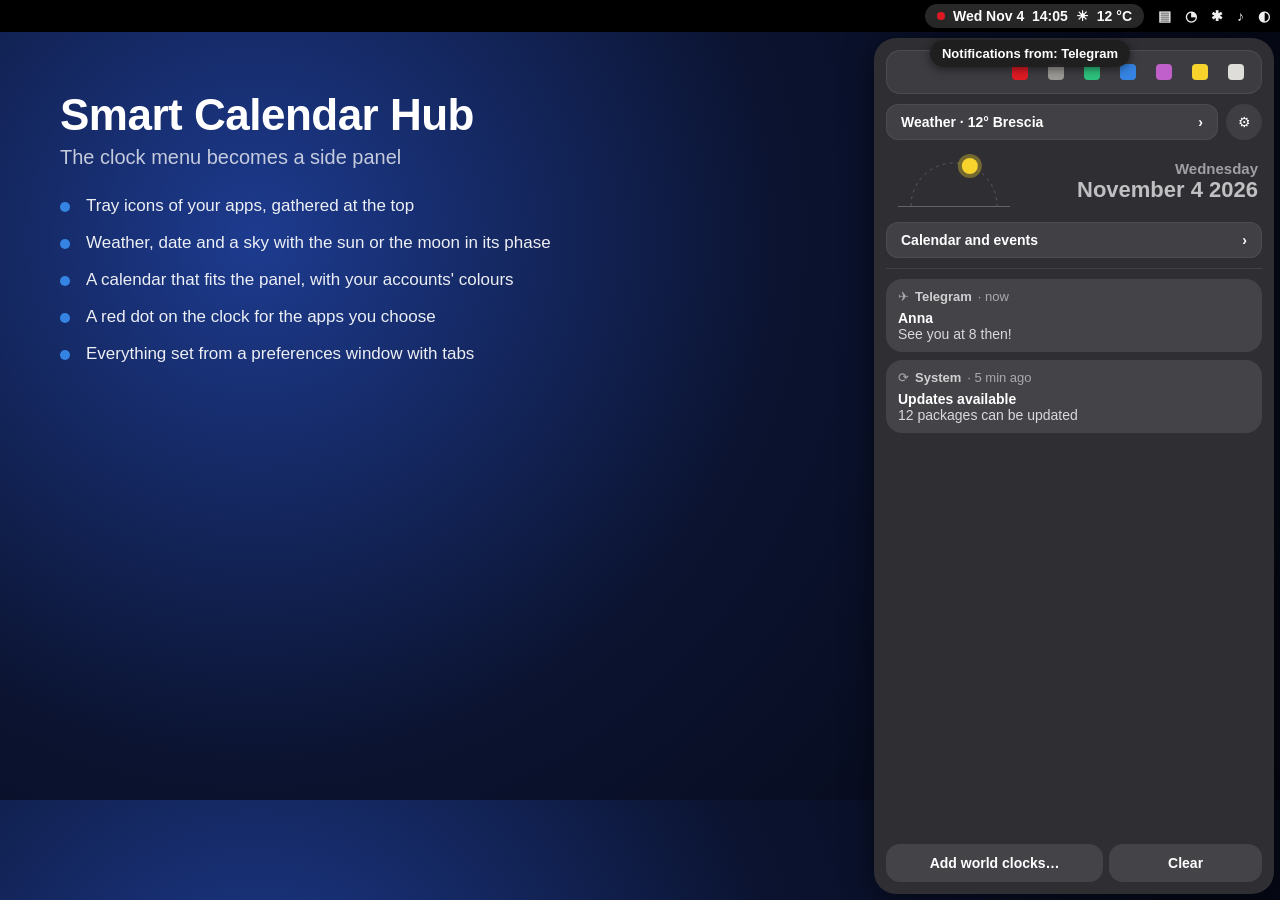
==== screenshots/mockup.html @ 953cd161 "Immagini in inglese per extensions.gnome.org e README screenshots/mockup.html ricostruisce pannello," ====
<!doctype html>
<!-- SPDX-License-Identifier: GPL-2.0-or-later -->
<!-- Mockups of Smart Calendar Hub (English) used for the screenshots.
     Render one scene with: mockup.html#overview | #calendar | #night | #prefs -->
<html lang="en">
<head>
<meta charset="utf-8">
<title>Smart Calendar Hub mockups</title>
<style>
  :root {
    --accent: #3584e4;
    --panel: #2e2e33;
    --card: rgba(255, 255, 255, 0.07);
    --line: rgba(255, 255, 255, 0.09);
    --dim: rgba(255, 255, 255, 0.55);
    --text: #ffffff;
  }
  * { box-sizing: border-box; }
  html, body { margin: 0; width: 1280px; height: 800px; overflow: hidden; }
  body {
    font-family: "Adwaita Sans", "Cantarell", sans-serif;
    color: var(--text);
    font-size: 14px;
    background: radial-gradient(circle at 20% 30%, #1d3b8f 0%, #0b1330 45%, #04060f 100%);
  }
  .scene { display: none; position: absolute; inset: 0; }
  .scene.on { display: block; }

  .topbar { position: absolute; top: 0; left: 0; right: 0; height: 32px; background: #000;
    display: flex; align-items: center; justify-content: flex-end; padding: 0 10px; gap: 14px; font-weight: 700; }
  .clock { background: rgba(255,255,255,0.16); border-radius: 99px; padding: 4px 12px; display: flex; align-items: center; gap: 8px; }
  .reddot { width: 8px; height: 8px; border-radius: 50%; background: #e01b24; }
  .sysicons { display: flex; gap: 14px; opacity: .95; }

  .panel { position: absolute; top: 38px; right: 6px; width: 400px; bottom: 6px; background: var(--panel);
    border-radius: 22px; padding: 12px; display: flex; flex-direction: column; gap: 10px;
    box-shadow: 0 6px 30px rgba(0,0,0,.5); }
  .tray { background: var(--card); border: 1px solid rgba(255,255,255,.08); border-radius: 14px;
    padding: 6px 10px; display: flex; justify-content: flex-end; gap: 6px; }
  .tray span { width: 30px; height: 30px; border-radius: 8px; display: flex; align-items: center; justify-content: center; }
  .tray span i { width: 16px; height: 16px; border-radius: 4px; display: block; }
  .row { display: flex; gap: 8px; align-items: center; }
  .row .expander { flex: 1; }
  .expander { flex: 0 0 auto; background: rgba(255,255,255,.09); border: 1px solid rgba(255,255,255,.06);
    border-radius: 12px; padding: 9px 14px; font-weight: 700; display: flex; justify-content: space-between; }
  .gear { width: 36px; height: 36px; border-radius: 50%; background: rgba(255,255,255,.08);
    display: flex; align-items: center; justify-content: center; }
  .daterow { display: flex; align-items: center; gap: 8px; padding: 0 4px 0 8px; }
  .date { flex: 1; text-align: right; }
  .date .d1 { color: var(--dim); font-weight: 700; font-size: 15px; }
  .date .d2 { color: rgba(255,255,255,.7); font-weight: 700; font-size: 22px; }
  .notif { background: rgba(255,255,255,.1); border-radius: 16px; padding: 10px 12px; }
  .notif .h { color: var(--dim); font-size: 13px; display: flex; gap: 6px; align-items: center; }
  .notif .h b { color: rgba(255,255,255,.75); }
  .notif .t { font-weight: 700; margin-top: 6px; }
  .notif .b { color: rgba(255,255,255,.8); }
  .notifs { flex: 1; border-top: 1px solid var(--line); padding-top: 10px; display: flex; flex-direction: column; gap: 8px; }
  .bottom { display: flex; gap: 6px; }
  .btn { background: rgba(255,255,255,.1); border-radius: 14px; padding: 11px 12px; font-weight: 700; text-align: center; }
  .btn.accent { background: var(--accent); }

  .card { background: rgba(255,255,255,.06); border-radius: 14px; padding: 10px 12px; }
  .calhead { display: flex; align-items: center; gap: 6px; margin-bottom: 6px; }
  .calhead .m { font-size: 17px; font-weight: 700; }
  .calhead .y { font-size: 17px; color: var(--dim); flex: 1; }
  .arrow { width: 30px; height: 30px; border-radius: 50%; border: 1px solid rgba(255,255,255,.12);
    display: flex; align-items: center; justify-content: center; color: rgba(255,255,255,.75); }
  .grid { display: grid; grid-template-columns: repeat(7, 48px); justify-content: center; }
  .wd { text-align: center; font-size: 11px; color: rgba(255,255,255,.45); padding: 2px 0; }
  .day { width: 48px; height: 35px; border-radius: 50%; display: flex; flex-direction: column;
    align-items: center; justify-content: center; font-size: 15px; }
  .day.o { color: rgba(255,255,255,.3); }
  .day.we { color: rgba(255,255,255,.7); }
  .day.t { background: var(--accent); font-weight: 700; width: 35px; margin: 0 6px; }
  .day.s { box-shadow: inset 0 0 0 2px var(--accent); width: 35px; margin: 0 6px; }
  .dots { display: flex; gap: 2px; height: 4px; margin-top: 2px; }
  .dots i { width: 4px; height: 4px; border-radius: 50%; display: block; }
  .agenda .title { display: flex; gap: 8px; align-items: baseline; margin-bottom: 4px; }
  .agenda .title span { font-size: 12px; color: rgba(255,255,255,.45); }
  .ev { display: flex; gap: 8px; align-items: center; padding: 6px 4px; border-top: 1px solid rgba(255,255,255,.08); }
  .ev .bar { width: 3px; height: 17px; border-radius: 2px; }
  .ev .time { width: 44px; font-size: 12px; color: rgba(255,255,255,.65); }
  .ev .ad { font-size: 12px; color: rgba(255,255,255,.65); }
  .ev .tt { font-weight: 600; flex: 1; white-space: nowrap; overflow: hidden; text-overflow: ellipsis; }
  .sub { font-size: 12px; color: rgba(255,255,255,.6); margin: 8px 0 2px; }

  .tip { position: absolute; top: 40px; right: 150px; z-index: 10; box-shadow: 0 2px 10px rgba(0,0,0,.5); background: rgba(30,30,30,.95); border-radius: 99px;
    padding: 6px 12px; font-size: 13px; font-weight: 600; }

  .weather { background: var(--card); border-radius: 14px; padding: 10px 14px; }
  .weather .wh { display: flex; justify-content: space-between; color: var(--dim); font-weight: 700; }
  .weather .fc { display: flex; justify-content: space-between; margin-top: 8px; text-align: center; font-size: 13px; }
  .weather .fc div b { display: block; font-size: 15px; margin-top: 4px; }

  .caption { position: absolute; left: 60px; top: 90px; width: 560px; }
  .caption h1 { font-size: 44px; margin: 0 0 6px; font-weight: 800; letter-spacing: -0.5px; }
  .caption h2 { font-size: 20px; margin: 0 0 26px; color: rgba(255,255,255,.75); font-weight: 500; }
  .caption ul { margin: 0; padding: 0; list-style: none; display: flex; flex-direction: column; gap: 14px; }
  .caption li { font-size: 17px; line-height: 1.35; padding-left: 26px; position: relative; color: rgba(255,255,255,.92); }
  .caption li::before { content: ""; position: absolute; left: 0; top: 7px; width: 10px; height: 10px;
    border-radius: 50%; background: var(--accent); }

  .win { position: absolute; left: 40px; top: 60px; width: 530px; height: 680px; background: #222226;
    border-radius: 14px; box-shadow: 0 10px 40px rgba(0,0,0,.6); overflow: hidden; }
  .tabs { display: flex; justify-content: center; gap: 6px; padding: 10px; }
  .tab { padding: 6px 14px; border-radius: 8px; font-weight: 700; color: rgba(255,255,255,.85); }
  .tab.on { background: rgba(255,255,255,.12); }
  .wbody { padding: 10px 36px; }
  .gt { font-weight: 700; margin: 14px 0 4px; }
  .gd { color: var(--dim); font-size: 13px; margin-bottom: 8px; }
  .list { background: #303034; border-radius: 12px; overflow: hidden; }
  .li { display: flex; align-items: center; gap: 12px; padding: 11px 14px; border-top: 1px solid rgba(0,0,0,.25); }
  .li:first-child { border-top: 0; }
  .li .tx { flex: 1; }
  .li .tx small { display: block; color: var(--dim); font-size: 12px; }
  .sw { width: 42px; height: 24px; border-radius: 99px; background: #3a944a; position: relative; }
  .sw::after { content: ""; position: absolute; right: 3px; top: 3px; width: 18px; height: 18px; border-radius: 50%; background: #fff; }
  .sw.off { background: rgba(255,255,255,.2); }
  .sw.off::after { left: 3px; right: auto; }
  .radio { width: 18px; height: 18px; border-radius: 50%; border: 2px solid rgba(255,255,255,.4); }
  .radio.on { border: 5px solid #3a944a; background: #fff; }
  .chev { color: var(--dim); }
</style>
</head>
<body>

<section class="scene" id="overview">
  <div class="caption">
    <h1>Smart Calendar Hub</h1>
    <h2>The clock menu becomes a side panel</h2>
    <ul>
      <li>Tray icons of your apps, gathered at the top</li>
      <li>Weather, date and a sky with the sun or the moon in its phase</li>
      <li>A calendar that fits the panel, with your accounts' colours</li>
      <li>A red dot on the clock for the apps you choose</li>
      <li>Everything set from a preferences window with tabs</li>
    </ul>
  </div>
  <div class="topbar">
    <div class="clock"><span class="reddot"></span>Wed Nov 4&nbsp;&nbsp;14:05 <span>☀</span> 12 °C</div>
    <div class="sysicons"><span>▤</span><span>◔</span><span>✱</span><span>♪</span><span>◐</span></div>
  </div>
  <div class="tip">Notifications from: Telegram</div>
  <div class="panel" id="p-overview"></div>
</section>

<section class="scene" id="calendar">
  <div class="caption">
    <h1>Your calendar, at a glance</h1>
    <h2>Opening the calendar hides the notifications</h2>
    <ul>
      <li>Square day cells sized to the panel width</li>
      <li>One dot per calendar with events, in its real colour</li>
      <li>The day's agenda, one line per event (and tomorrow's)</li>
      <li>Click an event to open it in GNOME Calendar</li>
      <li>"New event" opens GNOME Calendar's new event window</li>
    </ul>
  </div>
  <div class="topbar">
    <div class="clock">Wed Nov 4&nbsp;&nbsp;14:05 <span>☀</span> 12 °C</div>
    <div class="sysicons"><span>▤</span><span>◔</span><span>✱</span><span>♪</span><span>◐</span></div>
  </div>
  <div class="panel" id="p-calendar"></div>
</section>

<section class="scene" id="night">
  <div class="caption">
    <h1>Day and night</h1>
    <h2>The sky next to the date follows the hours</h2>
    <ul>
      <li>The sun travels from real sunrise to sunset</li>
      <li>At night the moon takes its place, drawn in its phase</li>
      <li>A short rise animation every time the panel opens</li>
      <li>Weather collapsed by default, it stays as you leave it</li>
    </ul>
  </div>
  <div class="topbar">
    <div class="clock">Wed Nov 4&nbsp;&nbsp;21:05 <span>☾</span> 10 °C</div>
    <div class="sysicons"><span>▤</span><span>◔</span><span>✱</span><span>♪</span><span>◐</span></div>
  </div>
  <div class="panel" id="p-night"></div>
</section>

<section class="scene" id="prefs">
  <div class="win">
    <div class="tabs">
      <span class="tab">▣ Panel</span><span class="tab">⁙ Tray</span>
      <span class="tab on">▤ Calendars</span><span class="tab">◉ Notifications</span>
    </div>
    <div class="wbody">
      <div class="gt">Calendars shown</div>
      <div class="gd">Choose which calendars appear in the panel and in GNOME Calendar. This does not change your online accounts.</div>
      <div class="list" id="cal-list"></div>
    </div>
  </div>
  <div class="win" style="left: 610px; top: 120px; width: 630px; height: 620px;">
    <div class="tabs">
      <span class="tab on">▣ Panel</span><span class="tab">⁙ Tray</span>
      <span class="tab">▤ Calendars</span><span class="tab">◉ Notifications</span>
    </div>
    <div class="wbody">
      <div class="gt">Position</div>
      <div class="gd">Where the side panel opens and where the clock sits in the top bar.</div>
      <div class="list">
        <div class="li"><div class="tx">Panel side<small>Right edge of the screen</small></div><span class="chev">⌃</span></div>
        <div class="li"><span class="radio on"></span><div class="tx">Right edge of the screen</div></div>
        <div class="li"><span class="radio"></span><div class="tx">Left edge of the screen</div></div>
        <div class="li"><span class="radio"></span><div class="tx">Under the clock button</div></div>
        <div class="li"><div class="tx">Clock in the top bar<small>Right, between tray icons and system menu</small></div><span class="chev">⌄</span></div>
      </div>
      <div class="gt">Sky</div>
      <div class="gd">Next to the date. The two options can be used separately or together.</div>
      <div class="list">
        <div class="li"><div class="tx">Sun and moon of the day<small>The sun moves along an arc from sunrise to sunset, then the moon</small></div><span class="sw"></span></div>
        <div class="li"><div class="tx">Moon phase<small>The moon is drawn in its real phase</small></div><span class="sw"></span></div>
      </div>
    </div>
  </div>
</section>

<script>
const TRAY = ['#e01b24', '#9a9996', '#2ec27e', '#3584e4', '#c061cb', '#f6d32d', '#deddda'];
const CALS = [
  ['Family', '#fa573c', 'work@example.com, home@example.com'],
  ['Kids', '#ff7537', 'home@example.com'],
  ['Office deadlines', '#cca6ac', 'work@example.com'],
  ['Holidays', '#42d692', 'work@example.com, home@example.com'],
  ['Sports club', '#fbe983', 'home@example.com', true],
  ['Personal', '#62a0ea', ''],
  ['Birthdays & Anniversaries', '#ffbe6f', ''],
];

function sky(mode) {
  const w = 120, h = 62, base = h - 6, r = Math.min(w / 2 - 13, base - 13), cx = w / 2;
  const along = mode === 'sun' ? 0.62 : 0.3;
  const a = Math.PI * (1 + along);
  const x = cx + r * Math.cos(a), y = base + r * Math.sin(a);
  let body;
  if (mode === 'sun') {
    body = `<circle cx="${x}" cy="${y}" r="12" fill="#f6d32d" fill-opacity=".35"/><circle cx="${x}" cy="${y}" r="8" fill="#f6d32d"/>`;
  } else {
    const k = Math.cos(2 * Math.PI * 0.83), rr = 8;
    let d = '';
    for (let i = 0; i <= 24; i++) { const t = -Math.PI / 2 + Math.PI * i / 24; d += `${i ? 'L' : 'M'}${x - rr * Math.cos(t)},${y + rr * Math.sin(t)}`; }
    for (let i = 24; i >= 0; i--) { const t = -Math.PI / 2 + Math.PI * i / 24; d += `L${x - k * rr * Math.cos(t)},${y + rr * Math.sin(t)}`; }
    body = `<circle cx="${x}" cy="${y}" r="8" fill="#fff" fill-opacity=".12"/><path d="${d}Z" fill="#dededa"/>`;
  }
  return `<svg width="${w}" height="${h}"><line x1="4" y1="${base + .5}" x2="${w - 4}" y2="${base + .5}" stroke="#fff" stroke-opacity=".25"/>
    <path d="M${cx - r},${base} A${r},${r} 0 0 1 ${cx + r},${base}" fill="none" stroke="#fff" stroke-opacity=".2" stroke-dasharray="3 4"/>${body}</svg>`;
}

function tray() {
  return `<div class="tray">${TRAY.map(c => `<span><i style="background:${c}"></i></span>`).join('')}</div>`;
}

function weatherRow(text, open) {
  return `<div class="row"><div class="expander"><span>${text}</span><span>${open ? '⌄' : '›'}</span></div><div class="gear">⚙</div></div>`;
}

function dateRow(mode) {
  return `<div class="daterow">${sky(mode)}<div class="date"><div class="d1">Wednesday</div><div class="d2">November 4 2026</div></div></div>`;
}

function grid() {
  const dots = {2: ['#3584e4'], 4: ['#fa573c', '#62a0ea', '#ffbe6f'], 5: ['#cca6ac'], 9: ['#ff7537'],
    11: ['#42d692'], 12: ['#3584e4', '#fa573c'], 16: ['#cca6ac'], 18: ['#62a0ea'], 20: ['#ff7537'],
    24: ['#fa573c', '#cca6ac'], 26: ['#62a0ea'], 30: ['#cca6ac']};
  let h = ['M', 'T', 'W', 'T', 'F', 'S', 'S'].map(d => `<div class="wd">${d}</div>`).join('');
  for (let i = 0; i < 42; i++) {
    const n = i - 5;
    const other = n < 1 || n > 30;
    const num = n < 1 ? 31 + n : (n > 30 ? n - 30 : n);
    const col = i % 7;
    const cls = 'day' + (other ? ' o' : '') + (col >= 5 && !other ? ' we' : '') + (n === 4 ? ' t' : '') + (n === 12 ? ' s' : '');
    const d = !other && dots[n] ? `<span class="dots">${dots[n].map(c => `<i style="background:${n === 4 ? '#fff' : c}"></i>`).join('')}</span>` : '<span class="dots"></span>';
    h += `<div class="${cls}">${num}${d}</div>`;
  }
  return `<div class="card"><div class="calhead"><span class="m">November</span><span class="y">2026</span>
    <span class="arrow">‹</span><span class="arrow">›</span></div><div class="grid">${h}</div></div>`;
}

function agenda() {
  const ev = (c, t, title, ad) => `<div class="ev"><span class="bar" style="background:${c}"></span>
    <span class="${ad ? 'ad' : 'time'}">${t}</span><span class="tt">${title}</span></div>`;
  return `<div class="card agenda"><div class="title"><b>Wednesday November 4</b><span>4 events</span></div>
    ${ev('#ffbe6f', 'All day', "Dad's birthday", true)}
    ${ev('#fa573c', '08:30', 'School meeting with the teachers')}
    ${ev('#62a0ea', '18:00', 'Dentist')}
    ${ev('#cca6ac', '19:30', 'Car service: deliver vehicle to customer')}
  </div>`;
}

const notifs = `<div class="notifs">
  <div class="notif"><div class="h">✈ <b>Telegram</b> · now</div><div class="t">Anna</div><div class="b">See you at 8 then!</div></div>
  <div class="notif"><div class="h">⟳ <b>System</b> · 5 min ago</div><div class="t">Updates available</div><div class="b">12 packages can be updated</div></div>
</div>`;

document.getElementById('p-overview').innerHTML =
  tray() + weatherRow('Weather · 12° Brescia') + dateRow('sun') +
  `<div class="expander"><span>Calendar and events</span><span>›</span></div>` + notifs +
  `<div class="bottom"><div class="btn" style="flex:3">Add world clocks…</div><div class="btn" style="flex:2">Clear</div></div>`;

document.getElementById('p-calendar').innerHTML =
  tray() + weatherRow('Weather · 12° Brescia') + dateRow('sun') +
  `<div class="expander"><span>Calendar and events</span><span>⌄</span></div>` + grid() + agenda() +
  `<div style="flex:1"></div><div class="bottom"><div class="btn accent" style="flex:1">+ New event</div></div>`;

document.getElementById('p-night').innerHTML =
  tray() + weatherRow('Weather · 10° Brescia', true) +
  `<div class="weather"><div class="wh"><span>Weather</span><span>Brescia</span></div><div class="fc">
    ${['22:00', '23:00', '00:00', '01:00', '02:00'].map((t, i) => `<div>${t}<b>☾</b>${[9, 8, 8, 7, 7][i]}°</div>`).join('')}</div></div>` +
  dateRow('moon') + `<div class="expander"><span>Calendar and events</span><span>›</span></div>` + notifs +
  `<div class="bottom"><div class="btn" style="flex:3">Add world clocks…</div><div class="btn" style="flex:2">Clear</div></div>`;

document.getElementById('cal-list').innerHTML = CALS.map(([n, c, acc, off]) =>
  `<div class="li"><span style="color:${c};font-size:22px">●</span><div class="tx">${n}<small>${acc}</small></div>
   <span class="sw${off ? ' off' : ''}"></span></div>`).join('');

const scene = (location.hash || '#overview').slice(1);
document.getElementById(scene)?.classList.add('on');
</script>
</body>
</html>
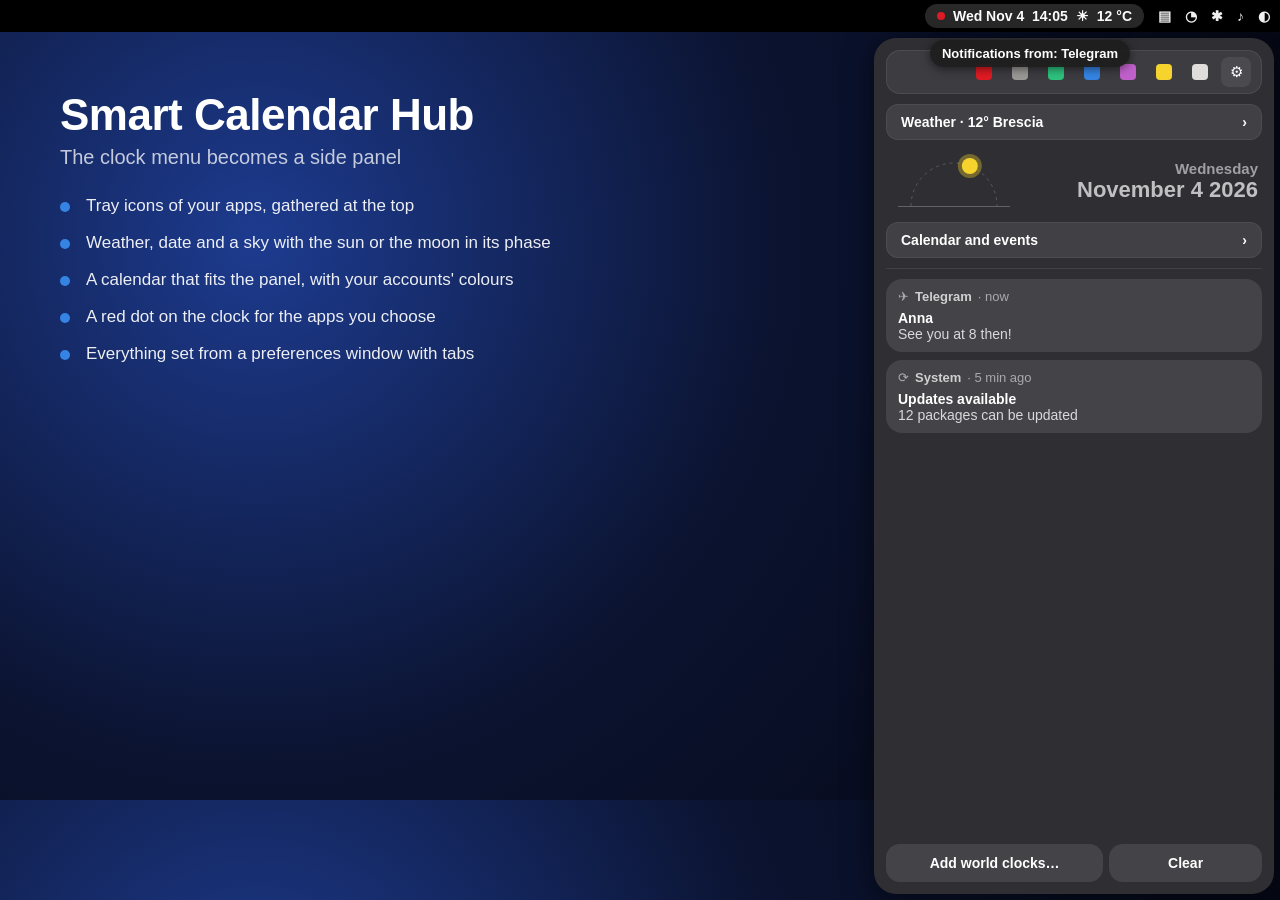
==== commit 65ad0385: "Ingranaggio delle Impostazioni in fondo al vassoio - il pulsante delle Impostazioni è l'ultimo eleme" ====
--- a/screenshots/mockup.html
+++ b/screenshots/mockup.html
@@ -39,6 +39,7 @@
     padding: 6px 10px; display: flex; justify-content: flex-end; gap: 6px; }
   .tray span { width: 30px; height: 30px; border-radius: 8px; display: flex; align-items: center; justify-content: center; }
   .tray span i { width: 16px; height: 16px; border-radius: 4px; display: block; }
+  .tray .tgear { background: rgba(255,255,255,.08); font-size: 15px; }
   .row { display: flex; gap: 8px; align-items: center; }
   .row .expander { flex: 1; }
   .expander { flex: 0 0 auto; background: rgba(255,255,255,.09); border: 1px solid rgba(255,255,255,.06);
@@ -250,11 +251,11 @@
 }
 
 function tray() {
-  return `<div class="tray">${TRAY.map(c => `<span><i style="background:${c}"></i></span>`).join('')}</div>`;
+  return `<div class="tray">${TRAY.map(c => `<span><i style="background:${c}"></i></span>`).join('')}<span class="tgear">⚙</span></div>`;
 }
 
 function weatherRow(text, open) {
-  return `<div class="row"><div class="expander"><span>${text}</span><span>${open ? '⌄' : '›'}</span></div><div class="gear">⚙</div></div>`;
+  return `<div class="row"><div class="expander"><span>${text}</span><span>${open ? '⌄' : '›'}</span></div></div>`;
 }
 
 function dateRow(mode) {
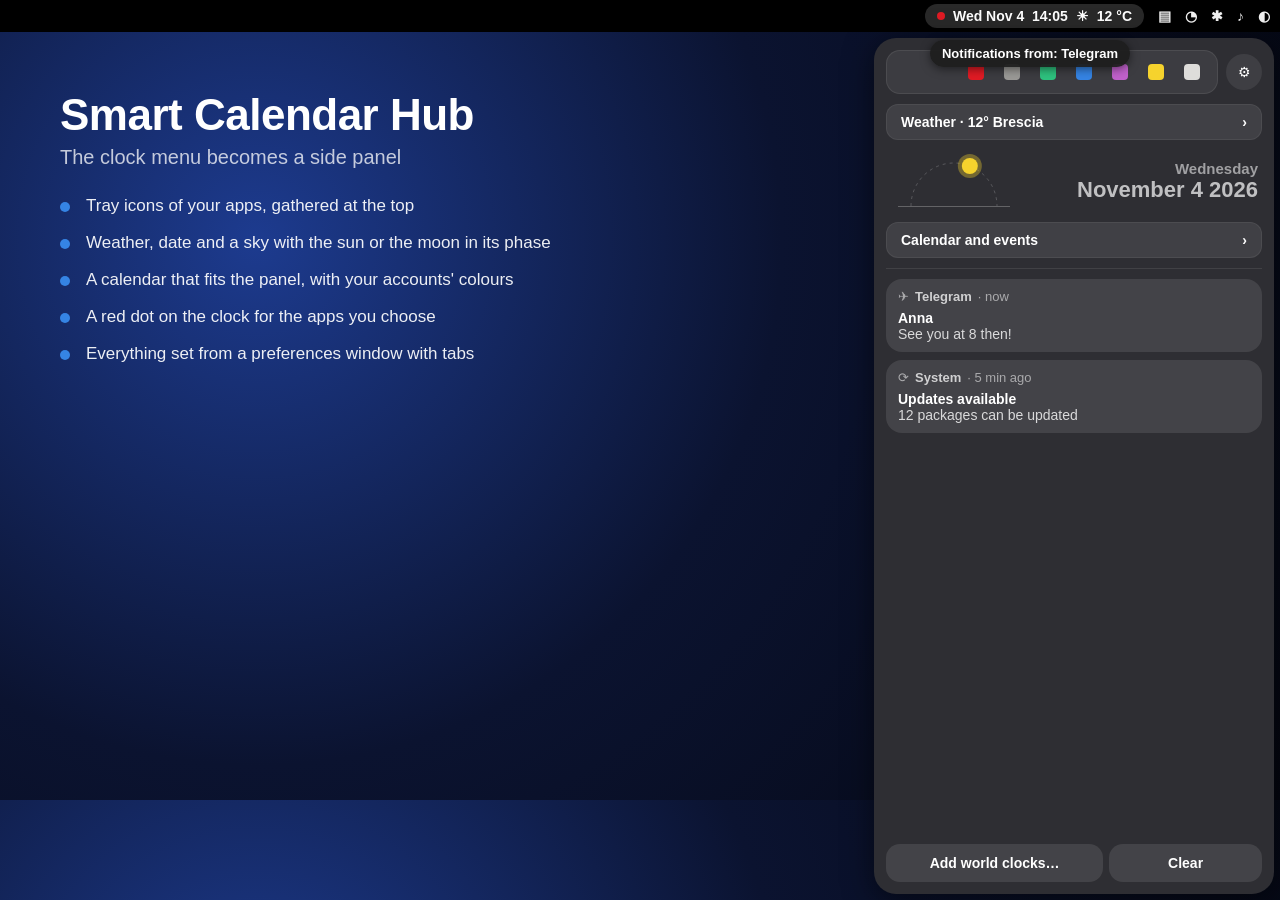
==== commit e394ae01: "Ingranaggio fuori dal vassoio; riquadro IP come la riga del meteo; niente puntini - l'ingranaggio to" ====
--- a/screenshots/mockup.html
+++ b/screenshots/mockup.html
@@ -39,7 +39,6 @@
     padding: 6px 10px; display: flex; justify-content: flex-end; gap: 6px; }
   .tray span { width: 30px; height: 30px; border-radius: 8px; display: flex; align-items: center; justify-content: center; }
   .tray span i { width: 16px; height: 16px; border-radius: 4px; display: block; }
-  .tray .tgear { background: rgba(255,255,255,.08); font-size: 15px; }
   .row { display: flex; gap: 8px; align-items: center; }
   .row .expander { flex: 1; }
   .expander { flex: 0 0 auto; background: rgba(255,255,255,.09); border: 1px solid rgba(255,255,255,.06);
@@ -251,7 +250,7 @@
 }
 
 function tray() {
-  return `<div class="tray">${TRAY.map(c => `<span><i style="background:${c}"></i></span>`).join('')}<span class="tgear">⚙</span></div>`;
+  return `<div class="row"><div class="tray" style="flex:1">${TRAY.map(c => `<span><i style="background:${c}"></i></span>`).join('')}</div><div class="gear">⚙</div></div>`;
 }
 
 function weatherRow(text, open) {
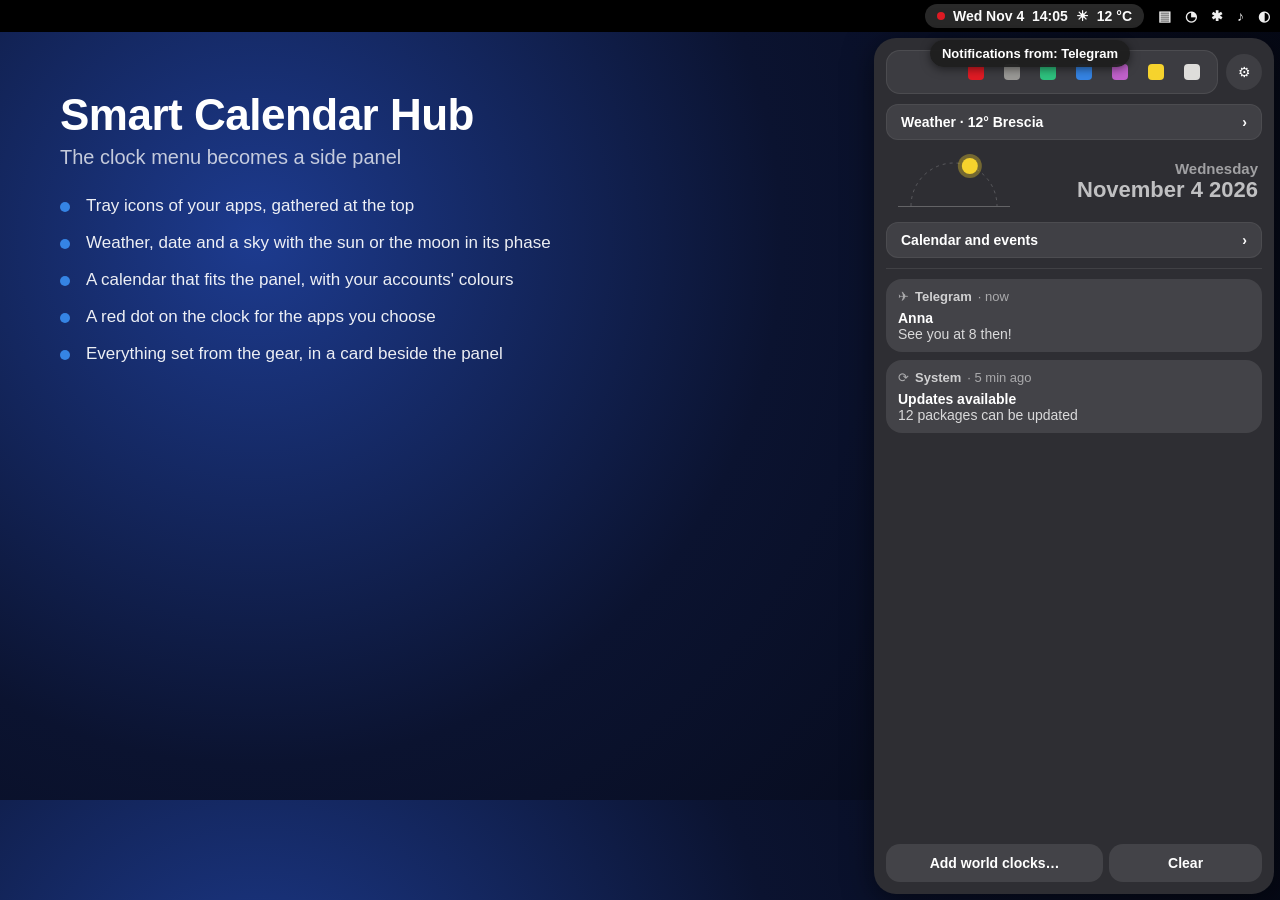
==== commit f26f7f9e: "Pulizia: niente try/catch di riempimento, connectObject, doppioni uniti - extension.js: smontaggio d" ====
--- a/screenshots/mockup.html
+++ b/screenshots/mockup.html
@@ -100,12 +100,6 @@
   .caption li::before { content: ""; position: absolute; left: 0; top: 7px; width: 10px; height: 10px;
     border-radius: 50%; background: var(--accent); }
 
-  .win { position: absolute; left: 40px; top: 60px; width: 530px; height: 680px; background: #222226;
-    border-radius: 14px; box-shadow: 0 10px 40px rgba(0,0,0,.6); overflow: hidden; }
-  .tabs { display: flex; justify-content: center; gap: 6px; padding: 10px; }
-  .tab { padding: 6px 14px; border-radius: 8px; font-weight: 700; color: rgba(255,255,255,.85); }
-  .tab.on { background: rgba(255,255,255,.12); }
-  .wbody { padding: 10px 36px; }
   .gt { font-weight: 700; margin: 14px 0 4px; }
   .gd { color: var(--dim); font-size: 13px; margin-bottom: 8px; }
   .list { background: #303034; border-radius: 12px; overflow: hidden; }
@@ -117,9 +111,12 @@
   .sw::after { content: ""; position: absolute; right: 3px; top: 3px; width: 18px; height: 18px; border-radius: 50%; background: #fff; }
   .sw.off { background: rgba(255,255,255,.2); }
   .sw.off::after { left: 3px; right: auto; }
-  .radio { width: 18px; height: 18px; border-radius: 50%; border: 2px solid rgba(255,255,255,.4); }
-  .radio.on { border: 5px solid #3a944a; background: #fff; }
   .chev { color: var(--dim); }
+  .panel.side { right: 418px; gap: 6px; }
+  .panel.side .list { background: var(--card); }
+  .panel.side .gt { margin: 8px 4px 0; }
+  .sidehead { display: flex; align-items: center; gap: 10px; font-size: 17px; }
+  .sidehead b { flex: 1; }
 </style>
 </head>
 <body>
@@ -133,7 +130,7 @@
       <li>Weather, date and a sky with the sun or the moon in its phase</li>
       <li>A calendar that fits the panel, with your accounts' colours</li>
       <li>A red dot on the clock for the apps you choose</li>
-      <li>Everything set from a preferences window with tabs</li>
+      <li>Everything set from the gear, in a card beside the panel</li>
     </ul>
   </div>
   <div class="topbar">
@@ -182,54 +179,38 @@
 </section>
 
 <section class="scene" id="prefs">
-  <div class="win">
-    <div class="tabs">
-      <span class="tab">▣ Panel</span><span class="tab">⁙ Tray</span>
-      <span class="tab on">▤ Calendars</span><span class="tab">◉ Notifications</span>
+  <div class="caption" style="width: 300px;">
+    <h1>Settings beside the panel</h1>
+    <h2>The gear opens them next to the panel</h2>
+    <ul>
+      <li>Seven sections: panel, tray, calendars, notifications, network, extensions, by hand</li>
+      <li>Every change is applied at once</li>
+      <li>The calendar steps aside while they are open</li>
+    </ul>
+  </div>
+  <div class="topbar">
+    <div class="clock">Wed Nov 4&nbsp;&nbsp;14:05 <span>☀</span> 12 °C</div>
+    <div class="sysicons"><span>▤</span><span>◔</span><span>✱</span><span>♪</span><span>◐</span></div>
+  </div>
+  <div class="panel side" id="p-settings">
+    <div class="sidehead"><span class="arrow">‹</span><b>Panel</b><span class="arrow">✕</span></div>
+    <div class="gt">Position</div>
+    <div class="list">
+      <div class="li"><div class="tx">Panel side<small>Right edge of the screen</small></div><span class="chev">›</span></div>
+      <div class="li"><div class="tx">Clock in the top bar<small>Right, between tray icons and system menu</small></div><span class="chev">›</span></div>
     </div>
-    <div class="wbody">
-      <div class="gt">Calendars shown</div>
-      <div class="gd">Choose which calendars appear in the panel and in GNOME Calendar. This does not change your online accounts.</div>
-      <div class="list" id="cal-list"></div>
+    <div class="gt">Appearance</div>
+    <div class="list">
+      <div class="li"><div class="tx">Calendar collapsed on opening<small>Click “Calendar and events” to open it</small></div><span class="sw"></span></div>
+      <div class="li"><div class="tx">Align to GNOME’s menu<small>As wide as the system menu (Wi-Fi, volume…)</small></div><span class="sw"></span></div>
+      <div class="li"><div class="tx">Accent colour in the top bar<small>Texts and icons in the accent colour</small></div><span class="sw off"></span></div>
     </div>
   </div>
-  <div class="win" style="left: 610px; top: 120px; width: 630px; height: 620px;">
-    <div class="tabs">
-      <span class="tab on">▣ Panel</span><span class="tab">⁙ Tray</span>
-      <span class="tab">▤ Calendars</span><span class="tab">◉ Notifications</span>
-    </div>
-    <div class="wbody">
-      <div class="gt">Position</div>
-      <div class="gd">Where the side panel opens and where the clock sits in the top bar.</div>
-      <div class="list">
-        <div class="li"><div class="tx">Panel side<small>Right edge of the screen</small></div><span class="chev">⌃</span></div>
-        <div class="li"><span class="radio on"></span><div class="tx">Right edge of the screen</div></div>
-        <div class="li"><span class="radio"></span><div class="tx">Left edge of the screen</div></div>
-        <div class="li"><span class="radio"></span><div class="tx">Under the clock button</div></div>
-        <div class="li"><div class="tx">Clock in the top bar<small>Right, between tray icons and system menu</small></div><span class="chev">⌄</span></div>
-      </div>
-      <div class="gt">Sky</div>
-      <div class="gd">Next to the date. The two options can be used separately or together.</div>
-      <div class="list">
-        <div class="li"><div class="tx">Sun and moon of the day<small>The sun moves along an arc from sunrise to sunset, then the moon</small></div><span class="sw"></span></div>
-        <div class="li"><div class="tx">Moon phase<small>The moon is drawn in its real phase</small></div><span class="sw"></span></div>
-      </div>
-    </div>
-  </div>
+  <div class="panel" id="p-prefs"></div>
 </section>
 
 <script>
 const TRAY = ['#e01b24', '#9a9996', '#2ec27e', '#3584e4', '#c061cb', '#f6d32d', '#deddda'];
-const CALS = [
-  ['Family', '#fa573c', 'work@example.com, home@example.com'],
-  ['Kids', '#ff7537', 'home@example.com'],
-  ['Office deadlines', '#cca6ac', 'work@example.com'],
-  ['Holidays', '#42d692', 'work@example.com, home@example.com'],
-  ['Sports club', '#fbe983', 'home@example.com', true],
-  ['Personal', '#62a0ea', ''],
-  ['Birthdays & Anniversaries', '#ffbe6f', ''],
-];
-
 function sky(mode) {
   const w = 120, h = 62, base = h - 6, r = Math.min(w / 2 - 13, base - 13), cx = w / 2;
   const along = mode === 'sun' ? 0.62 : 0.3;
@@ -312,9 +293,10 @@
   dateRow('moon') + `<div class="expander"><span>Calendar and events</span><span>›</span></div>` + notifs +
   `<div class="bottom"><div class="btn" style="flex:3">Add world clocks…</div><div class="btn" style="flex:2">Clear</div></div>`;
 
-document.getElementById('cal-list').innerHTML = CALS.map(([n, c, acc, off]) =>
-  `<div class="li"><span style="color:${c};font-size:22px">●</span><div class="tx">${n}<small>${acc}</small></div>
-   <span class="sw${off ? ' off' : ''}"></span></div>`).join('');
+document.getElementById('p-prefs').innerHTML =
+  tray() + weatherRow('Weather · 12° Brescia') + dateRow('sun') +
+  `<div class="expander"><span>Calendar and events</span><span>›</span></div>` + notifs +
+  `<div class="bottom"><div class="btn" style="flex:3">Add world clocks…</div><div class="btn" style="flex:2">Clear</div></div>`;
 
 const scene = (location.hash || '#overview').slice(1);
 document.getElementById(scene)?.classList.add('on');
